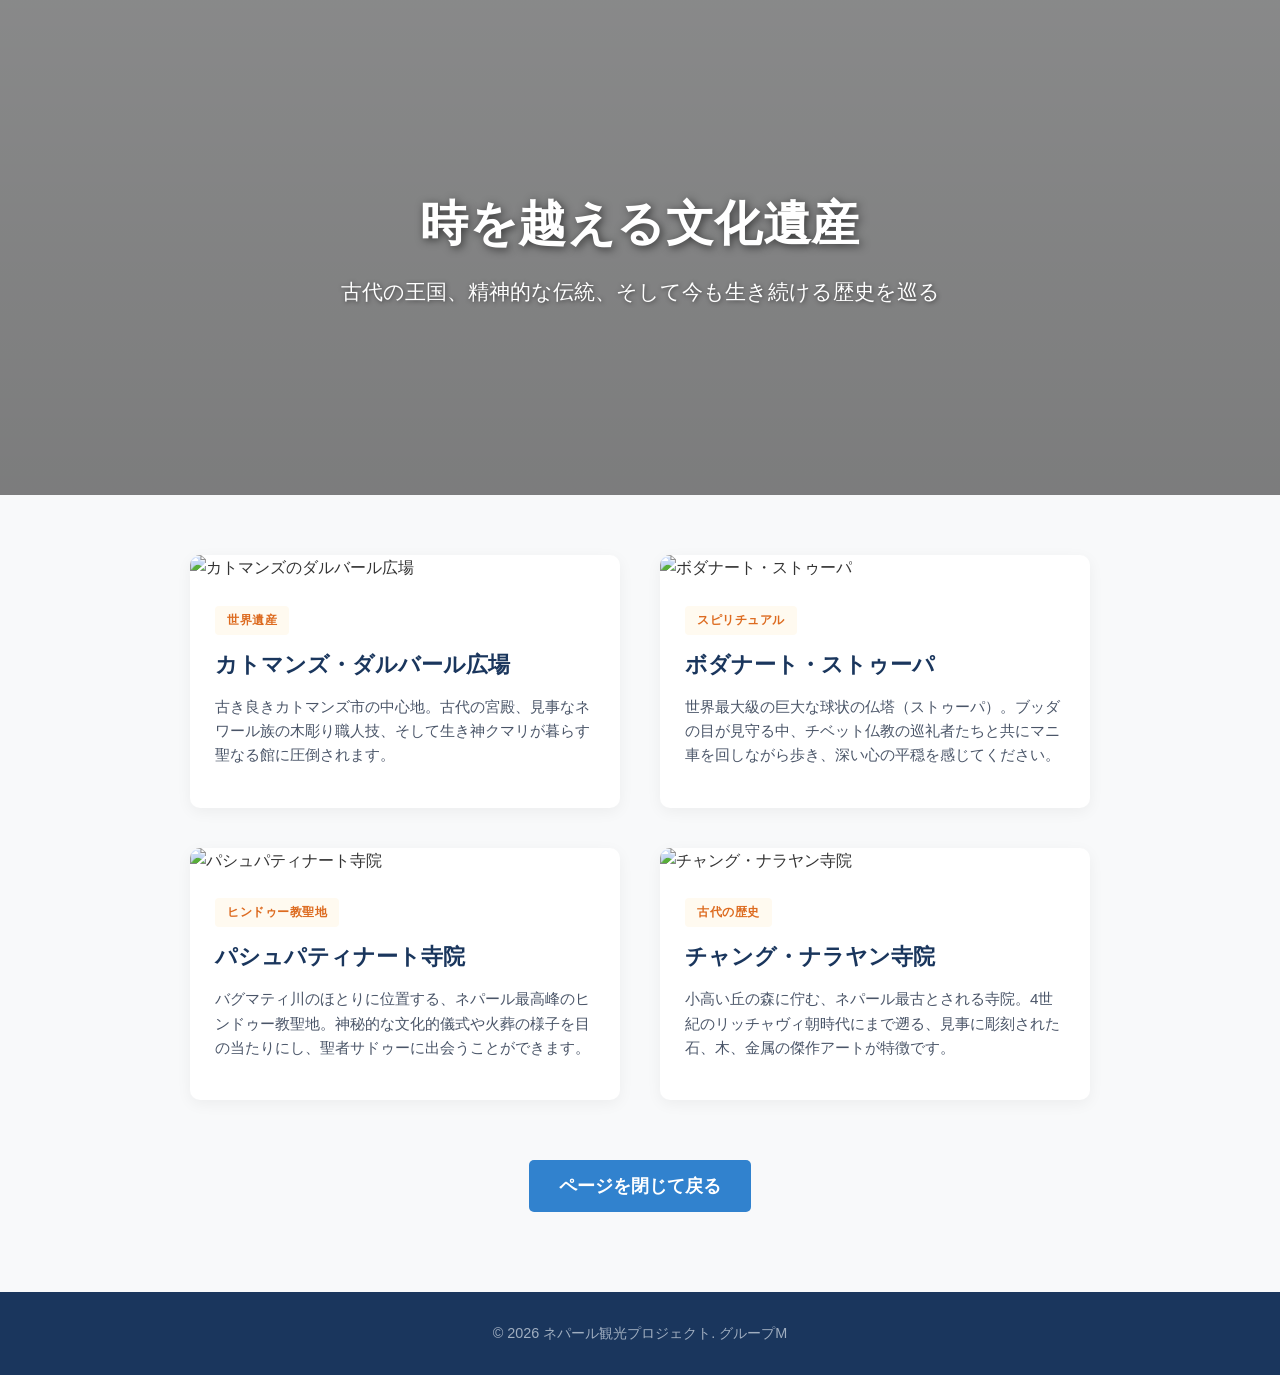
==== culture.html @ 2351f36d "Add files via upload" ====
<!doctype html>
<html lang="ja">

<head>
    <meta charset="utf-8">
    <meta name="viewport" content="width=device-width, initial-scale=1.0">
    <meta name="description" content="ネパールの文化遺産観光地">
    <title>文化遺産 - ネパール</title>
    <link rel="stylesheet" href="https://unpkg.com">
    <link rel="stylesheet" href="https://cloudflare.com">
    <link rel="stylesheet" href="project.css">
    <link rel="stylesheet" href="culture.css">
</head>

<body>
    <!-- 文化ページ ヒーローバナー -->
    <header class="culture-hero">
        <div class="wrapper">
            <h1>時を越える文化遺産</h1>
            <p>古代の王国、精神的な伝統、そして今も生き続ける歴史を巡る</p>
        </div>
    </header>

    <main class="wrapper">
        <!-- 中央配置 2x2 グリッドレイアウト -->
        <div class="culture-grid">

            <!-- スポット 1: カトマンズの宮殿広場（ダルバール広場） -->
            <article class="destination-card">
                <img src="https://www.traveltogetherwithtripathitravels.com/wp-content/uploads/2025/01/kathamandu-durbar-square.jpg"
                    alt="カトマンズのダルバール広場">
                <div class="card-body">
                    <span class="tag">世界遺産</span>
                    <h3>カトマンズ・ダルバール広場</h3>
                    <p>古き良きカトマンズ市の中心地。古代の宮殿、見事なネワール族の木彫り職人技、そして生き神クマリが暮らす聖なる館に圧倒されます。</p>
                </div>
            </article>

            <!-- スポット 2: ボダナート・ストゥーパ -->
            <article class="destination-card">
                <img src="https://images.unsplash.com/photo-1699202700754-1e5cbf0f8660?q=80&w=1470&auto=format&fit=crop&ixlib=rb-4.1.0&ixid=M3wxMjA3fDB8MHxwaG90by1wYWdlfHx8fGVufDB8fHx8fA%3D%3D"
                    alt="ボダナート・ストゥーパ">
                <div class="card-body">
                    <span class="tag">スピリチュアル</span>
                    <h3>ボダナート・ストゥーパ</h3>
                    <p>世界最大級の巨大な球状の仏塔（ストゥーパ）。ブッダの目が見守る中、チベット仏教の巡礼者たちと共にマニ車を回しながら歩き、深い心の平穏を感じてください。</p>
                </div>
            </article>

            <!-- スポット 3: パシュパティナート寺院 -->
            <article class="destination-card">
                <img src="https://www.travelhimalayan.com/wp-content/uploads/2026/01/Pashupatinath-to-Mount-Kailash-1.webp"
                    alt="パシュパティナート寺院">
                <div class="card-body">
                    <span class="tag">ヒンドゥー教聖地</span>
                    <h3>パシュパティナート寺院</h3>
                    <p>バグマティ川のほとりに位置する、ネパール最高峰のヒンドゥー教聖地。神秘的な文化的儀式や火葬の様子を目の当たりにし、聖者サドゥーに出会うことができます。</p>
                </div>
            </article>

            <!-- スポット 4: チャング・ナラヤン寺院 -->
            <article class="destination-card">
                <img src="https://tourisminfonepal.com/wp-content/uploads/2024/07/Private_Half-Day_Bhaktapur_and_Changu_Narayan_Temple_Tour.jpg"
                    alt="チャング・ナラヤン寺院">
                <div class="card-body">
                    <span class="tag">古代の歴史</span>
                    <h3>チャング・ナラヤン寺院</h3>
                    <p>小高い丘の森に佇む、ネパール最古とされる寺院。4世紀のリッチャヴィ朝時代にまで遡る、見事に彫刻された石、木、金属の傑作アートが特徴です。</p>
                </div>
            </article>

        </div>

        <!-- メインサイトに戻るアクションボタン -->
        <div class="back-btn-container">
            <a href="javascript:window.close();" class="btn-primary">ページを閉じて戻る</a>
        </div>
    </main>

    <footer class="site-footer">
        <p>&copy; 2026 ネパール観光プロジェクト. グループM</p>
    </footer>
</body>

</html>
---- project.css ----
/*css start*/

* {
    margin: 0;
    padding: 0;
    box-sizing: border-box;
    font-family: "Helvetica Neue", Arial, "Hiragino Kaku Gothic ProN", "Hiragino Sans", sans-serif;
}

html {
    scroll-behavior: smooth;
}

body {
    background-color: #f8f9fa;
    color: #333;
    line-height: 1.6;
}

a {
    text-decoration: none;
    color: inherit;
}

/*2*/
.site-header {
    background-color: #ffffff;
    display: flex;
    justify-content: space-between;
    align-items: center;
    padding: 10px 5%;
    position: sticky;
    top: 0;
    z-index: 1000;
    box-shadow: 0 2px 10px rgba(0, 0, 0, 0.05);
    transition: transform 0.8s cubic-bezier(0.25, 1, 0.5, 1),
        opacity 0.8s cubic-bezier(0.25, 1, 0.5, 1),
        box-shadow 0.8s ease;
    transform: translateY(0);
    opacity: 1;
}

.site-header.scroll-hide {
    transform: translateY(-100%);
    /* Removed -100%. Now it only moves up slightly as it fades */
    opacity: 0;
    /* This creates the ultimate transparent blending effect */
    box-shadow: 0 2px 10px rgba(0, 0, 0, 0);
    /* Softly melts away the drop-shadow */
    pointer-events: none;
    /* Prevents users from accidentally clicking hidden menu links */
}

.logo a {
    display: flex;
    align-items: center;
    gap: 8px;
    font-weight: 700;
    font-size: 1.3rem;
    letter-spacing: 0.5px;
    color: #1a365d;
    line-height: 1;
}

.logo-flag {
    height: 28px;
    width: auto;
    object-fit: contain;
    display: inline-block;
}

.logo span {
    color: #dd6b20;
    margin-left: 1px;
}

.main-nav ul {
    display: flex;
    list-style: none;
    align-items: center;
    gap: 20px;
}

.main-nav a:not(.btn-nav) {
    font-weight: 500;
    font-size: 1.1rem;
    color: #4a5568;
    transition: color 0.3s ease;
}

.main-nav a:not(.btn-nav):hover {
    color: #dd6b20;
}

.btn-nav {
    background-color: #dd6b20;
    color: white !important;
    padding: 10px 20px;
    border-radius: 5px;
    font-weight: 600;
    font-size: 1.05rem;
    transition: background 0.3s ease;
}

.btn-nav:hover {
    background-color: #c05621;
}


.home {
    background: linear-gradient(rgba(0, 0, 0, 0.35), rgba(0, 0, 0, 0.45)),
        url('https://images.unsplash.com/photo-1589800463007-3be49fe18b92?q=80&w=2070&auto=format&fit=crop&ixlib=rb-4.1.0&ixid=M3wxMjA3fDB8MHxwaG90by1wYWdlfHx8fGVufDB8fHx8fA%3D%3D') no-repeat center center/cover;
    height: 70vh;
    display: flex;
    justify-content: center;
    align-items: center;
    text-align: center;
    color: white;
    padding: 0 20px;
}

.home-content h1 {
    font-size: 3rem;
    margin-bottom: 20px;
    text-shadow: 2px 2px 8px rgba(0, 0, 0, 0.5);
}

.home-content p {
    font-size: 1.2rem;
    max-width: 600px;
    margin: 0 auto 30px auto;
    text-shadow: 1px 1px 6px rgba(0, 0, 0, 0.5);
}

.btn-primary {
    background-color: #3182ce;
    color: white;
    padding: 12px 30px;
    border-radius: 5px;
    font-weight: 600;
    font-size: 1.1rem;
    transition: background 0.3s ease, transform 0.2s ease;
    display: inline-block;
}

.btn-primary:hover {
    background-color: #2b6cb0;
    transform: scale(1.03);
}

/*section*/

section {
    padding: 80px 10%;
    text-align: center;
}

section h2 {
    font-size: 2.2rem;
    color: #1a365d;
    margin-bottom: 40px;
    position: relative;
}

/*category*/
.category-grid {
    display: grid;
    grid-template-columns: repeat(auto-fit, minmax(200px, 1fr));
    gap: 20px;
}

.category-card {
    background: white;
    padding: 30px 20px;
    border-radius: 8px;
    box-shadow: 0 4px 6px rgba(0, 0, 0, 0.05);
    transition: transform 0.3s ease, box-shadow 0.3s ease;
}

.category-card a {
    display: block;
    width: 100%;
    height: 100%;
    color: inherit;
}

.category-card:hover {
    transform: translateY(-5px);
    box-shadow: 0 8px 15px rgba(0, 0, 0, 0.08);
}

.category-card i {
    font-size: 2.5rem;
    color: #3182ce;
    margin-bottom: 15px;
}

.category-card h3 {
    color: #2d3748;
    font-size: 1.2rem;
    transition: color 0.3s ease;
}

.category-card:hover h3 {
    color: #3182ce;
}

/*destination*/
.card-wrapper {
    display: grid;
    grid-template-columns: repeat(2, 1fr);
    gap: 40px;
    text-align: left;
}

.Destination-card {
    background: white;
    border-radius: 10px;
    overflow: hidden;
    box-shadow: 0 4px 15px rgba(0, 0, 0, 0.05);
    transition: transform 0.3s ease, box-shadow 0.3s ease;
}

.Destination-card img {
    width: 100%;
    height: 400px;
    object-fit: cover;
}

.card-body {
    padding: 25px;
}

.tag {
    background-color: #ebf8ff;
    color: #2b6cb0;
    padding: 4px 10px;
    border-radius: 4px;
    font-size: 0.8rem;
    font-weight: 600;
    display: inline-block;
    margin-bottom: 10px;
}

.card-body h3 {
    color: #1a365d;
    margin-bottom: 10px;
}

.card-body p {
    color: #4a5568;
    font-size: 0.95rem;
    margin-bottom: 15px;
}

/* Info Boxes */
.info-box-container {
    display: flex;
    gap: 20px;
    justify-content: center;
    flex-wrap: wrap;
}

/*infobox*/
.info-box {
    background-color: #edf2f7;
    padding: 25px;
    border-radius: 8px;
    flex: 1;
    min-width: 280px;
    max-width: 500px;
    text-align: left;
    border-left: 5px solid #3182ce;
}

.info-box h4 {
    color: #1a365d;
    font-size: 1.1rem;
    margin-bottom: 8px;
}

/*footer*/
.site-footer {
    background-color: #1a365d;
    color: #a0aec0;
    padding: 30px;
    text-align: center;
    font-size: 0.9rem;
}

.Destination-card:hover {
    transform: translateY(-5px);
    box-shadow: 0 8px 25px rgba(0, 0, 0, 0.1);
}
---- culture.css ----
/* ==========================================================================
   1. Special Culture Page Hero Banner
   ========================================================================== */
.culture-hero {
    background: linear-gradient(rgba(0, 0, 0, 0.45), rgba(0, 0, 0, 0.5)),
        url('https://www.challengesabroad.com.au/media/1800/screen-shot-2020-09-01-at-24645-pm.png') no-repeat center center/cover;
    height: 55vh;
    /* Unified height matching your trekking page layout */
    display: flex;
    justify-content: center;
    align-items: center;
    text-align: center;
    color: #ffffff;
    padding: 0 20px;
    margin-bottom: 60px;
}

.culture-hero h1 {
    font-size: 3rem;
    margin-bottom: 12px;
    text-shadow: 2px 2px 8px rgba(0, 0, 0, 0.6);
    letter-spacing: 0.5px;
}

.culture-hero p {
    font-size: 1.3rem;
    text-shadow: 1px 1px 4px rgba(0, 0, 0, 0.5);
    font-weight: 300;
}

/* ==========================================================================
   2. Centered 2x2 Grid Architecture (Locks card stretching across large screens)
   ========================================================================== */
.culture-grid {
    display: grid;
    grid-template-columns: repeat(2, 1fr);
    /* Forms 2 places on top row, 2 on bottom */
    gap: 40px;
    margin-bottom: 60px;

    /* Centering Layout Limits */
    max-width: 900px;
    margin: 0 auto 60px auto;
}

.destination-card {
    background: #ffffff;
    border-radius: 10px;
    overflow: hidden;
    box-shadow: 0 4px 15px rgba(0, 0, 0, 0.05);
    transition: transform 0.3s ease, box-shadow 0.3s ease;
}

.destination-card:hover {
    transform: translateY(-5px);
    box-shadow: 0 8px 25px rgba(0, 0, 0, 0.1);
}

.destination-card img {
    width: 100%;
    height: 240px;
    object-fit: cover;
}

.card-body {
    padding: 25px;
}

.card-body h3 {
    color: #1a365d;
    font-size: 1.4rem;
    margin-bottom: 12px;
}

.card-body p {
    color: #4a5568;
    font-size: 0.95rem;
    line-height: 1.6;
}

/* ==========================================================================
   3. Custom Spiritual Tag Color Adjustments
   ========================================================================== */
.tag {
    padding: 5px 12px;
    border-radius: 4px;
    font-size: 0.75rem;
    font-weight: 700;
    display: inline-block;
    margin-bottom: 12px;
    text-transform: uppercase;
    letter-spacing: 0.5px;
    background-color: #fffaf0;
    /* Warm cream tint matching the main theme */
    color: #dd6b20;
    /* Deep orange cultural tone */
}

/* ==========================================================================
   4. Action Return Link Box Layout
   ========================================================================== */
.back-btn-container {
    text-align: center;
    margin: 20px 0 80px 0;
}
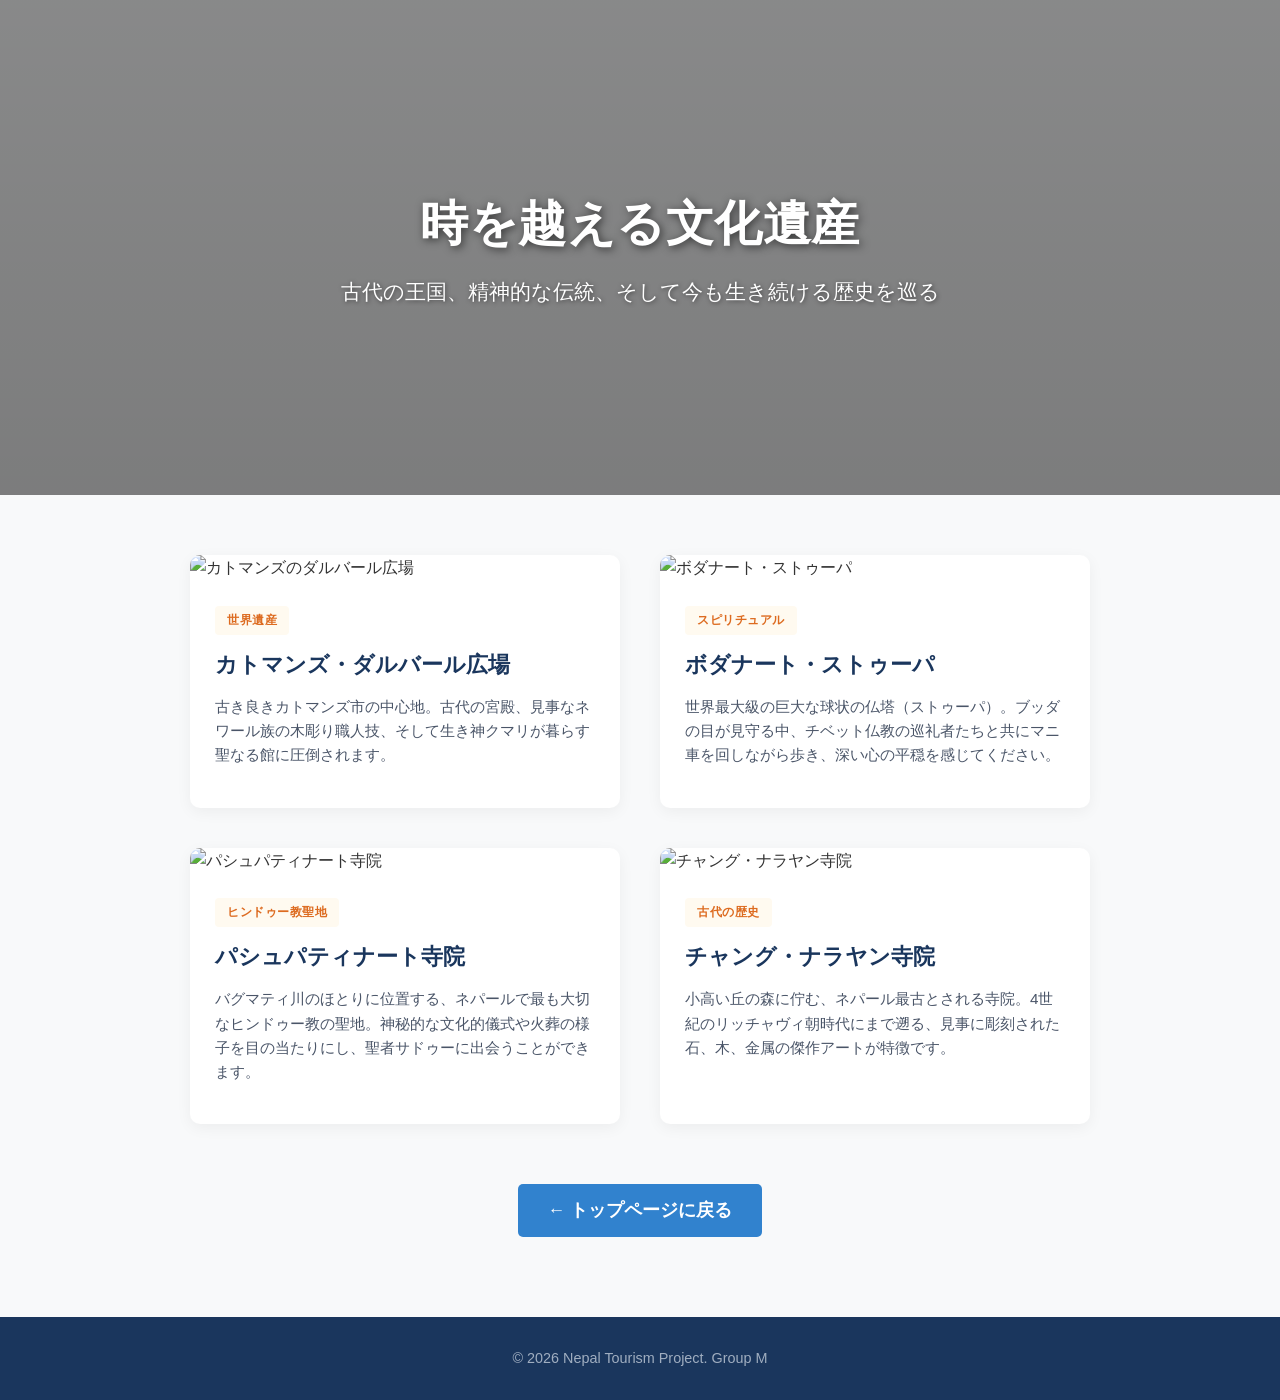
==== commit d2afe666: "culture.html" ====
--- a/culture.html
+++ b/culture.html
@@ -4,31 +4,27 @@
 <head>
     <meta charset="utf-8">
     <meta name="viewport" content="width=device-width, initial-scale=1.0">
-    <meta name="description" content="ネパールの文化遺産観光地">
-    <title>文化遺産 - ネパール</title>
-    <link rel="stylesheet" href="https://unpkg.com">
-    <link rel="stylesheet" href="https://cloudflare.com">
+    <meta name="description" content="ネパールの文化遺産と寺院の人気スポットをご紹介">
+    <title>文化遺産 - ネパール観光ガイド</title>
+    <link rel="stylesheet" href="https://unpkg.com/ress/dist/ress.min.css">
     <link rel="stylesheet" href="project.css">
     <link rel="stylesheet" href="culture.css">
 </head>
 
 <body>
-    <!-- 文化ページ ヒーローバナー -->
     <header class="culture-hero">
-        <div class="wrapper">
+        <div>
             <h1>時を越える文化遺産</h1>
             <p>古代の王国、精神的な伝統、そして今も生き続ける歴史を巡る</p>
         </div>
     </header>
 
-    <main class="wrapper">
-        <!-- 中央配置 2x2 グリッドレイアウト -->
+    <main class="culture-main">
         <div class="culture-grid">
 
-            <!-- スポット 1: カトマンズの宮殿広場（ダルバール広場） -->
             <article class="destination-card">
                 <img src="https://www.traveltogetherwithtripathitravels.com/wp-content/uploads/2025/01/kathamandu-durbar-square.jpg"
-                    alt="カトマンズのダルバール広場">
+                    alt="カトマンズのダルバール広場" loading="lazy">
                 <div class="card-body">
                     <span class="tag">世界遺産</span>
                     <h3>カトマンズ・ダルバール広場</h3>
@@ -36,10 +32,9 @@
                 </div>
             </article>
 
-            <!-- スポット 2: ボダナート・ストゥーパ -->
             <article class="destination-card">
-                <img src="https://images.unsplash.com/photo-1699202700754-1e5cbf0f8660?q=80&w=1470&auto=format&fit=crop&ixlib=rb-4.1.0&ixid=M3wxMjA3fDB8MHxwaG90by1wYWdlfHx8fGVufDB8fHx8fA%3D%3D"
-                    alt="ボダナート・ストゥーパ">
+                <img src="https://images.unsplash.com/photo-1699202700754-1e5cbf0f8660?q=80&amp;w=1470&amp;auto=format&amp;fit=crop&amp;ixlib=rb-4.1.0&amp;ixid=M3wxMjA3fDB8MHxwaG90by1wYWdlfHx8fGVufDB8fHx8fA%3D%3D"
+                    alt="ボダナート・ストゥーパ" loading="lazy">
                 <div class="card-body">
                     <span class="tag">スピリチュアル</span>
                     <h3>ボダナート・ストゥーパ</h3>
@@ -47,21 +42,19 @@
                 </div>
             </article>
 
-            <!-- スポット 3: パシュパティナート寺院 -->
             <article class="destination-card">
                 <img src="https://www.travelhimalayan.com/wp-content/uploads/2026/01/Pashupatinath-to-Mount-Kailash-1.webp"
-                    alt="パシュパティナート寺院">
+                    alt="パシュパティナート寺院" loading="lazy">
                 <div class="card-body">
                     <span class="tag">ヒンドゥー教聖地</span>
                     <h3>パシュパティナート寺院</h3>
-                    <p>バグマティ川のほとりに位置する、ネパール最高峰のヒンドゥー教聖地。神秘的な文化的儀式や火葬の様子を目の当たりにし、聖者サドゥーに出会うことができます。</p>
+                    <p>バグマティ川のほとりに位置する、ネパールで最も大切なヒンドゥー教の聖地。神秘的な文化的儀式や火葬の様子を目の当たりにし、聖者サドゥーに出会うことができます。</p>
                 </div>
             </article>
 
-            <!-- スポット 4: チャング・ナラヤン寺院 -->
             <article class="destination-card">
                 <img src="https://tourisminfonepal.com/wp-content/uploads/2024/07/Private_Half-Day_Bhaktapur_and_Changu_Narayan_Temple_Tour.jpg"
-                    alt="チャング・ナラヤン寺院">
+                    alt="チャング・ナラヤン寺院" loading="lazy">
                 <div class="card-body">
                     <span class="tag">古代の歴史</span>
                     <h3>チャング・ナラヤン寺院</h3>
@@ -71,15 +64,14 @@
 
         </div>
 
-        <!-- メインサイトに戻るアクションボタン -->
         <div class="back-btn-container">
-            <a href="javascript:window.close();" class="btn-primary">ページを閉じて戻る</a>
+            <a href="index.html" class="btn-primary">← トップページに戻る</a>
         </div>
     </main>
 
     <footer class="site-footer">
-        <p>&copy; 2026 ネパール観光プロジェクト. グループM</p>
+        <p>&copy; 2026 Nepal Tourism Project. Group M</p>
     </footer>
 </body>
 
-</html>+</html>
--- a/culture.css
+++ b/culture.css
@@ -3,7 +3,7 @@
    ========================================================================== */
 .culture-hero {
     background: linear-gradient(rgba(0, 0, 0, 0.45), rgba(0, 0, 0, 0.5)),
-        url('https://www.challengesabroad.com.au/media/1800/screen-shot-2020-09-01-at-24645-pm.png') no-repeat center center/cover;
+        url('https://highlandexpeditions.com/wp-content/uploads/2024/08/ihipuja-tk-culture.jpeg.webp') no-repeat center center/cover;
     height: 55vh;
     /* Unified height matching your trekking page layout */
     display: flex;
@@ -102,4 +102,4 @@
 .back-btn-container {
     text-align: center;
     margin: 20px 0 80px 0;
-}+}
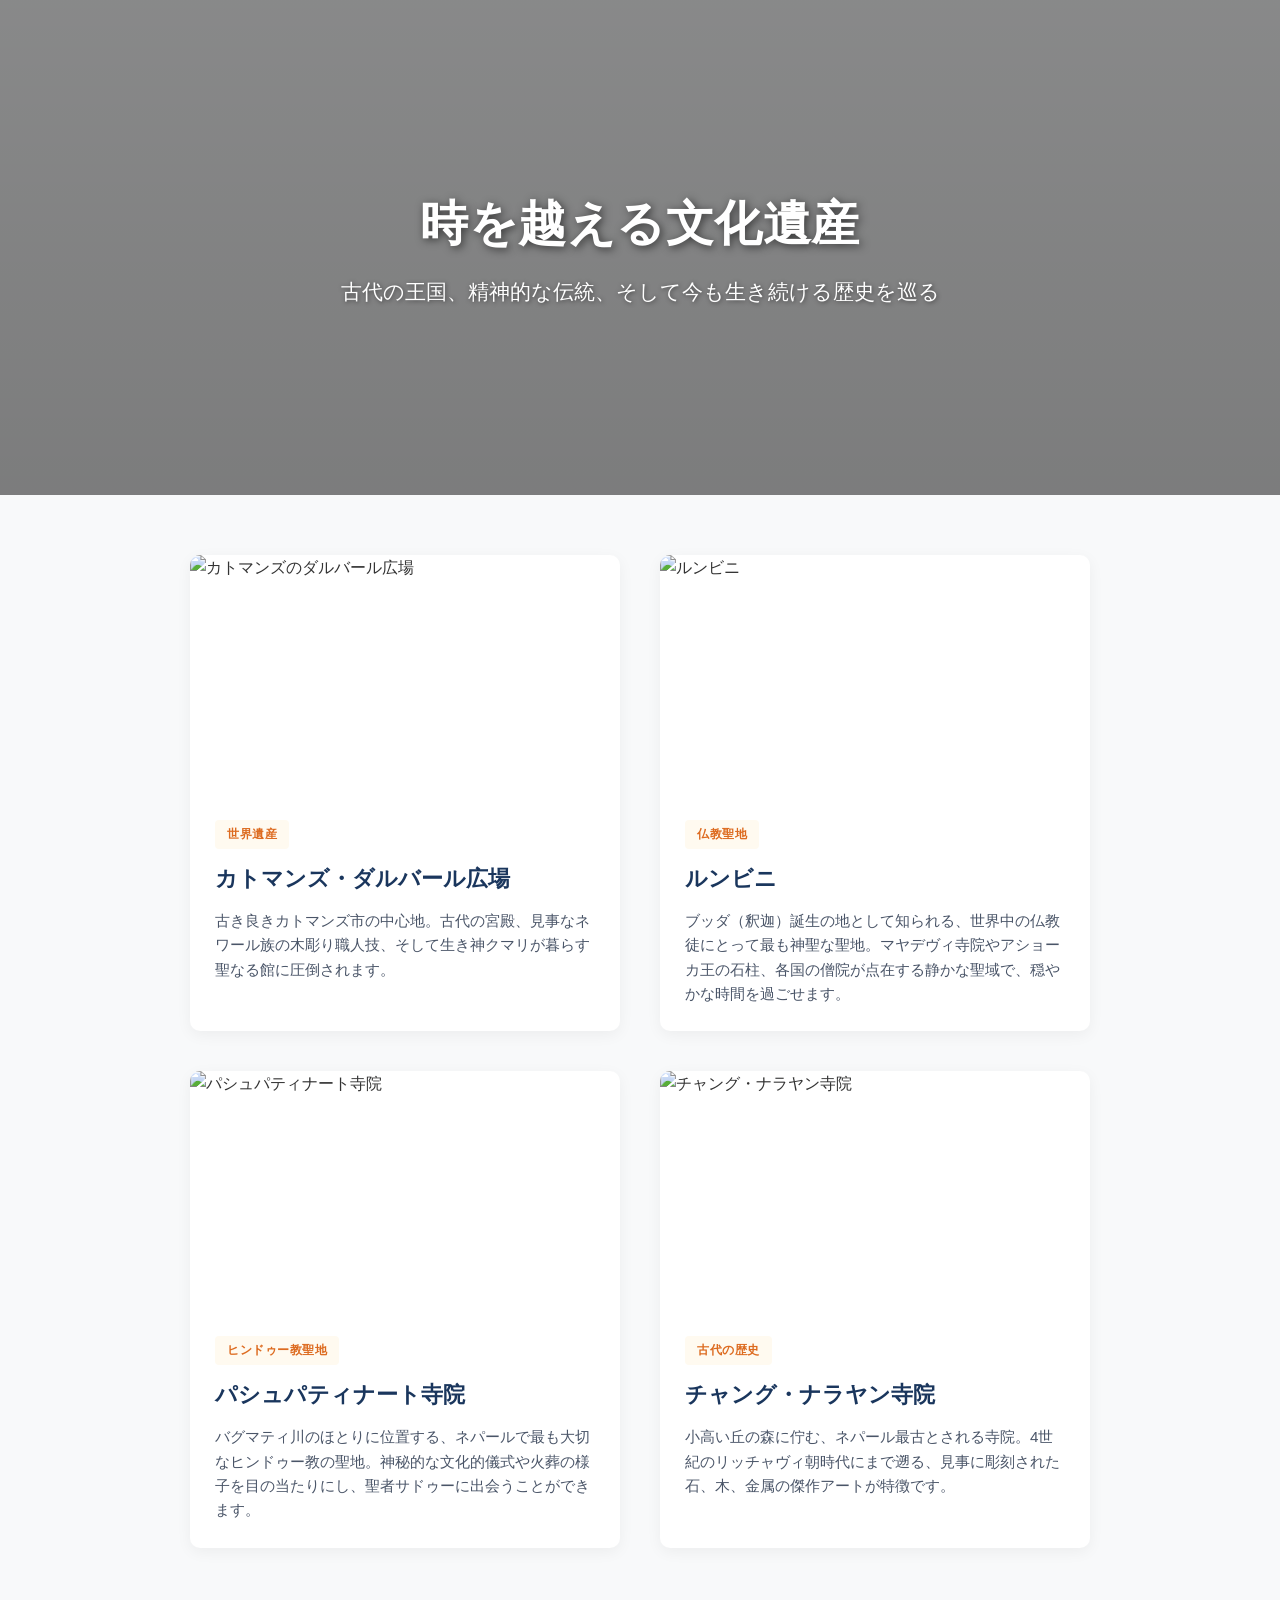
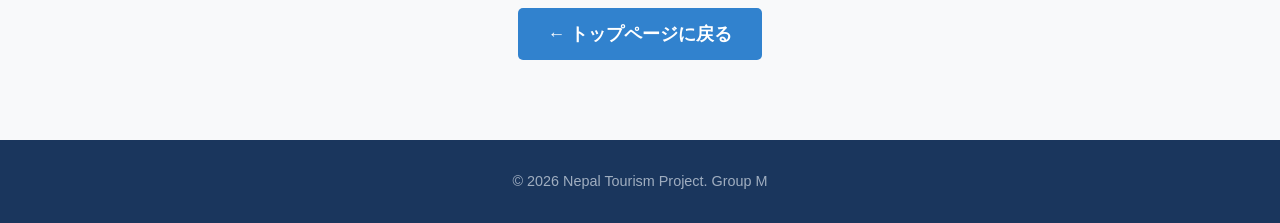
==== commit dc9e39ee: "culture.html" ====
--- a/culture.html
+++ b/culture.html
@@ -33,14 +33,13 @@
             </article>
 
             <article class="destination-card">
-                <img src="https://images.unsplash.com/photo-1699202700754-1e5cbf0f8660?q=80&amp;w=1470&amp;auto=format&amp;fit=crop&amp;ixlib=rb-4.1.0&amp;ixid=M3wxMjA3fDB8MHxwaG90by1wYWdlfHx8fGVufDB8fHx8fA%3D%3D"
-                    alt="ボダナート・ストゥーパ" loading="lazy">
-                <div class="card-body">
-                    <span class="tag">スピリチュアル</span>
-                    <h3>ボダナート・ストゥーパ</h3>
-                    <p>世界最大級の巨大な球状の仏塔（ストゥーパ）。ブッダの目が見守る中、チベット仏教の巡礼者たちと共にマニ車を回しながら歩き、深い心の平穏を感じてください。</p>
-                </div>
-            </article>
+    <img src="photo here" alt="ルンビニ" loading="lazy">
+    <div class="card-body">
+        <span class="tag">仏教聖地</span>
+        <h3>ルンビニ</h3>
+        <p>ブッダ（釈迦）誕生の地として知られる、世界中の仏教徒にとって最も神聖な聖地。マヤデヴィ寺院やアショーカ王の石柱、各国の僧院が点在する静かな聖域で、穏やかな時間を過ごせます。</p>
+    </div>
+</article>
 
             <article class="destination-card">
                 <img src="https://www.travelhimalayan.com/wp-content/uploads/2026/01/Pashupatinath-to-Mount-Kailash-1.webp"
--- a/project.css
+++ b/project.css
@@ -1,10 +1,8 @@
-/*css start*/
-
+/* ===== Base ===== */
 * {
     margin: 0;
     padding: 0;
     box-sizing: border-box;
-    font-family: "Helvetica Neue", Arial, "Hiragino Kaku Gothic ProN", "Hiragino Sans", sans-serif;
 }
 
 html {
@@ -12,6 +10,7 @@
 }
 
 body {
+    font-family: "Helvetica Neue", Arial, "Hiragino Kaku Gothic ProN", "Hiragino Sans", "Noto Sans JP", sans-serif;
     background-color: #f8f9fa;
     color: #333;
     line-height: 1.6;
@@ -22,7 +21,7 @@
     color: inherit;
 }
 
-/*2*/
+/* ===== Header ===== */
 .site-header {
     background-color: #ffffff;
     display: flex;
@@ -40,15 +39,12 @@
     opacity: 1;
 }
 
+/* Hides the header while scrolling down */
 .site-header.scroll-hide {
     transform: translateY(-100%);
-    /* Removed -100%. Now it only moves up slightly as it fades */
     opacity: 0;
-    /* This creates the ultimate transparent blending effect */
     box-shadow: 0 2px 10px rgba(0, 0, 0, 0);
-    /* Softly melts away the drop-shadow */
     pointer-events: none;
-    /* Prevents users from accidentally clicking hidden menu links */
 }
 
 .logo a {
@@ -106,7 +102,7 @@
     background-color: #c05621;
 }
 
-
+/* ===== Hero ===== */
 .home {
     background: linear-gradient(rgba(0, 0, 0, 0.35), rgba(0, 0, 0, 0.45)),
         url('https://images.unsplash.com/photo-1589800463007-3be49fe18b92?q=80&w=2070&auto=format&fit=crop&ixlib=rb-4.1.0&ixid=M3wxMjA3fDB8MHxwaG90by1wYWdlfHx8fGVufDB8fHx8fA%3D%3D') no-repeat center center/cover;
@@ -148,8 +144,7 @@
     transform: scale(1.03);
 }
 
-/*section*/
-
+/* ===== Sections ===== */
 section {
     padding: 80px 10%;
     text-align: center;
@@ -162,7 +157,7 @@
     position: relative;
 }
 
-/*category*/
+/* ===== Categories ===== */
 .category-grid {
     display: grid;
     grid-template-columns: repeat(auto-fit, minmax(200px, 1fr));
@@ -205,7 +200,7 @@
     color: #3182ce;
 }
 
-/*destination*/
+/* ===== Destination cards (also used on sub pages) ===== */
 .card-wrapper {
     display: grid;
     grid-template-columns: repeat(2, 1fr);
@@ -213,7 +208,7 @@
     text-align: left;
 }
 
-.Destination-card {
+.destination-card {
     background: white;
     border-radius: 10px;
     overflow: hidden;
@@ -221,10 +216,16 @@
     transition: transform 0.3s ease, box-shadow 0.3s ease;
 }
 
-.Destination-card img {
+.destination-card:hover {
+    transform: translateY(-5px);
+    box-shadow: 0 8px 25px rgba(0, 0, 0, 0.1);
+}
+
+.destination-card img {
     width: 100%;
     height: 400px;
     object-fit: cover;
+    display: block;
 }
 
 .card-body {
@@ -253,7 +254,7 @@
     margin-bottom: 15px;
 }
 
-/* Info Boxes */
+/* ===== Travel info ===== */
 .info-box-container {
     display: flex;
     gap: 20px;
@@ -261,7 +262,6 @@
     flex-wrap: wrap;
 }
 
-/*infobox*/
 .info-box {
     background-color: #edf2f7;
     padding: 25px;
@@ -273,13 +273,26 @@
     border-left: 5px solid #3182ce;
 }
 
-.info-box h4 {
+.info-box h3 {
     color: #1a365d;
     font-size: 1.1rem;
     margin-bottom: 8px;
 }
 
-/*footer*/
+/* ===== Plan / Contact ===== */
+.plan p {
+    color: #4a5568;
+    margin-bottom: 30px;
+}
+
+.plan-links {
+    display: flex;
+    flex-wrap: wrap;
+    justify-content: center;
+    gap: 15px;
+}
+
+/* ===== Footer ===== */
 .site-footer {
     background-color: #1a365d;
     color: #a0aec0;
@@ -288,7 +301,46 @@
     font-size: 0.9rem;
 }
 
-.Destination-card:hover {
-    transform: translateY(-5px);
-    box-shadow: 0 8px 25px rgba(0, 0, 0, 0.1);
-}+/* ===== Mobile ===== */
+@media (max-width: 768px) {
+    .site-header {
+        flex-direction: column;
+        gap: 10px;
+    }
+
+    .main-nav ul {
+        flex-wrap: wrap;
+        justify-content: center;
+        gap: 10px 15px;
+    }
+
+    .main-nav a:not(.btn-nav) {
+        font-size: 0.95rem;
+    }
+
+    .btn-nav {
+        padding: 8px 14px;
+        font-size: 0.95rem;
+    }
+
+    .home-content h1 {
+        font-size: 2rem;
+    }
+
+    section {
+        padding: 50px 5%;
+    }
+
+    section h2 {
+        font-size: 1.7rem;
+    }
+
+    .card-wrapper {
+        grid-template-columns: 1fr;
+        gap: 25px;
+    }
+
+    .destination-card img {
+        height: 240px;
+    }
+}
--- a/culture.css
+++ b/culture.css
@@ -1,11 +1,8 @@
-/* ==========================================================================
-   1. Special Culture Page Hero Banner
-   ========================================================================== */
+/* ===== Culture page hero ===== */
 .culture-hero {
     background: linear-gradient(rgba(0, 0, 0, 0.45), rgba(0, 0, 0, 0.5)),
         url('https://highlandexpeditions.com/wp-content/uploads/2024/08/ihipuja-tk-culture.jpeg.webp') no-repeat center center/cover;
     height: 55vh;
-    /* Unified height matching your trekking page layout */
     display: flex;
     justify-content: center;
     align-items: center;
@@ -28,78 +25,63 @@
     font-weight: 300;
 }
 
-/* ==========================================================================
-   2. Centered 2x2 Grid Architecture (Locks card stretching across large screens)
-   ========================================================================== */
+/* ===== 2x2 grid ===== */
+.culture-main {
+    padding: 0 5%;
+}
+
 .culture-grid {
     display: grid;
     grid-template-columns: repeat(2, 1fr);
-    /* Forms 2 places on top row, 2 on bottom */
     gap: 40px;
-    margin-bottom: 60px;
-
-    /* Centering Layout Limits */
     max-width: 900px;
     margin: 0 auto 60px auto;
 }
 
-.destination-card {
-    background: #ffffff;
-    border-radius: 10px;
-    overflow: hidden;
-    box-shadow: 0 4px 15px rgba(0, 0, 0, 0.05);
-    transition: transform 0.3s ease, box-shadow 0.3s ease;
+/* Overrides for the shared card styles in project.css */
+.culture-grid .destination-card img {
+    height: 240px;
 }
 
-.destination-card:hover {
-    transform: translateY(-5px);
-    box-shadow: 0 8px 25px rgba(0, 0, 0, 0.1);
-}
-
-.destination-card img {
-    width: 100%;
-    height: 240px;
-    object-fit: cover;
-}
-
-.card-body {
-    padding: 25px;
-}
-
-.card-body h3 {
-    color: #1a365d;
+.culture-grid .card-body h3 {
     font-size: 1.4rem;
     margin-bottom: 12px;
 }
 
-.card-body p {
-    color: #4a5568;
-    font-size: 0.95rem;
+.culture-grid .card-body p {
     line-height: 1.6;
+    margin-bottom: 0;
 }
 
-/* ==========================================================================
-   3. Custom Spiritual Tag Color Adjustments
-   ========================================================================== */
-.tag {
+/* ===== Tags (warm orange theme) ===== */
+.culture-grid .tag {
     padding: 5px 12px;
-    border-radius: 4px;
     font-size: 0.75rem;
     font-weight: 700;
-    display: inline-block;
     margin-bottom: 12px;
-    text-transform: uppercase;
     letter-spacing: 0.5px;
     background-color: #fffaf0;
-    /* Warm cream tint matching the main theme */
     color: #dd6b20;
-    /* Deep orange cultural tone */
 }
 
-/* ==========================================================================
-   4. Action Return Link Box Layout
-   ========================================================================== */
+/* ===== Back button ===== */
 .back-btn-container {
     text-align: center;
     margin: 20px 0 80px 0;
 }
+
+/* ===== Mobile ===== */
+@media (max-width: 768px) {
+    .culture-hero h1 {
+        font-size: 2.2rem;
+    }
+
+    .culture-hero p {
+        font-size: 1.1rem;
+    }
+
+    .culture-grid {
+        grid-template-columns: 1fr;
+        gap: 30px;
+    }
+}
